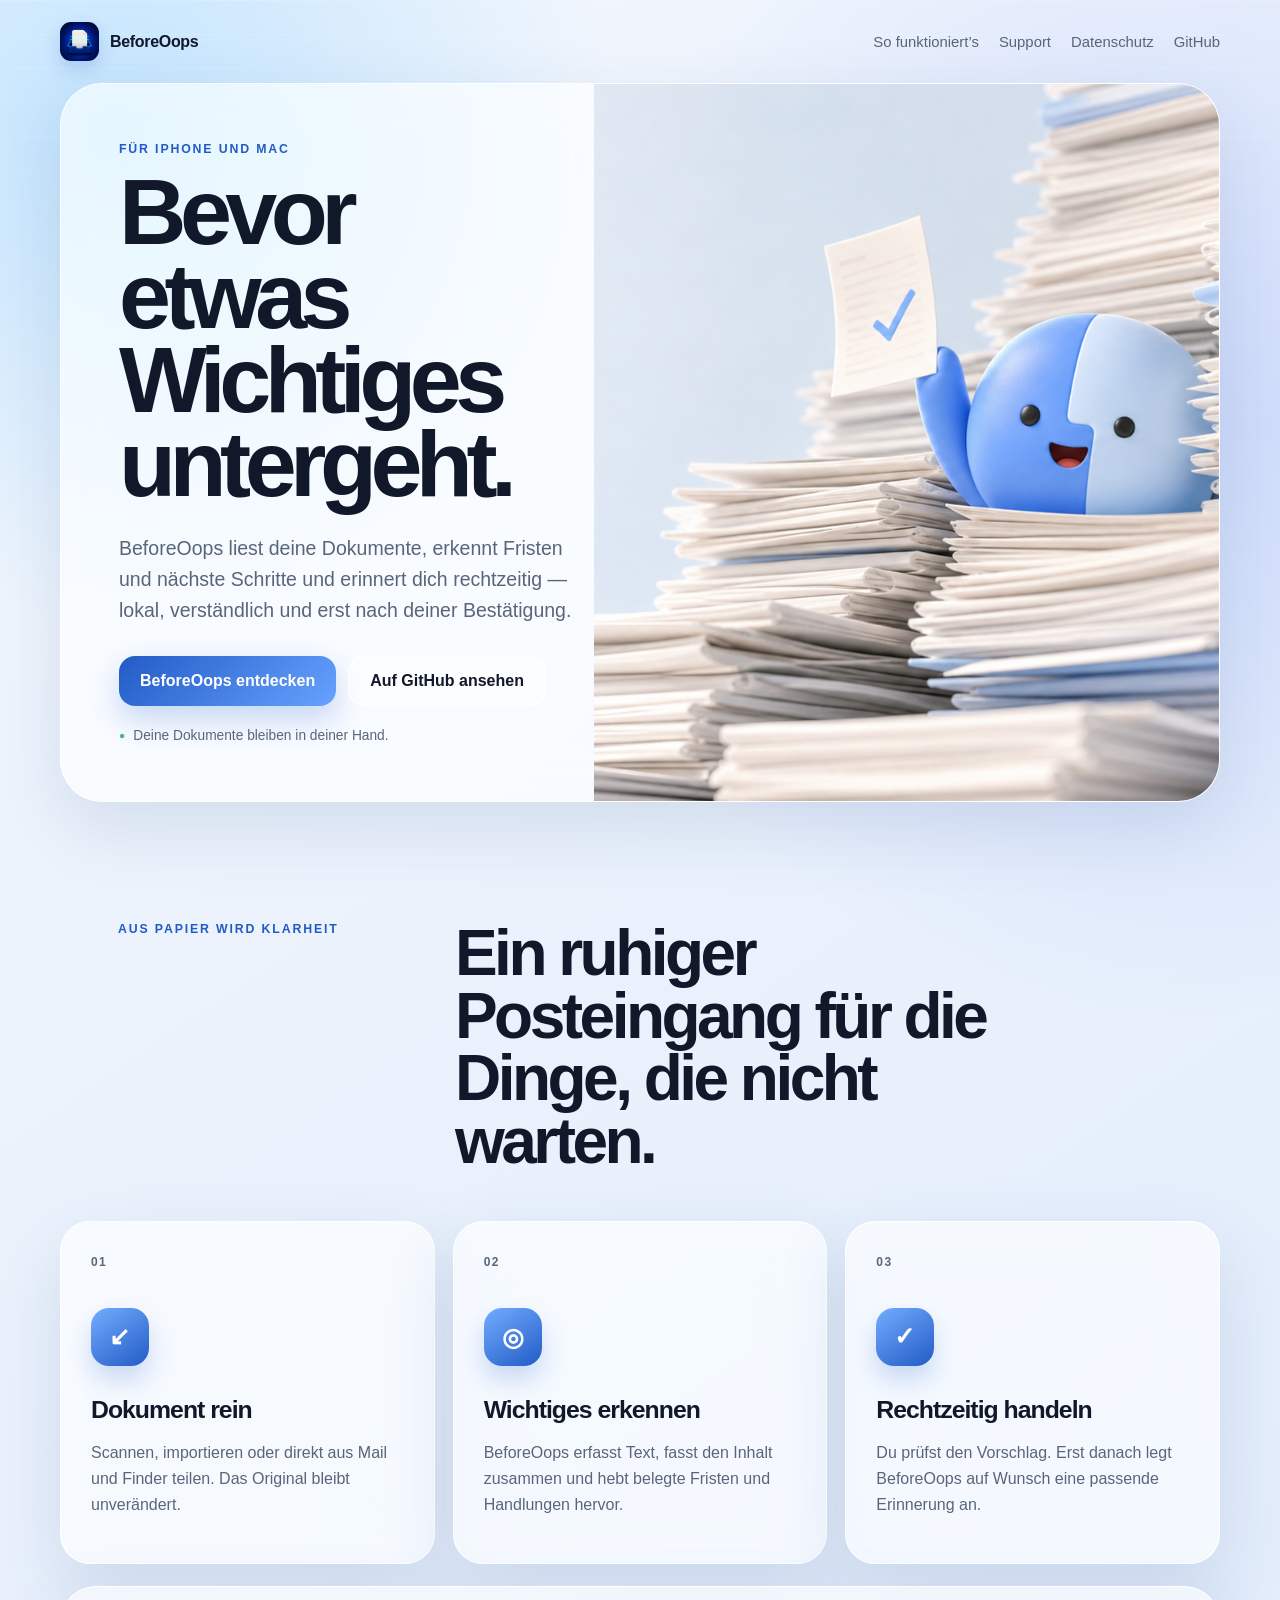
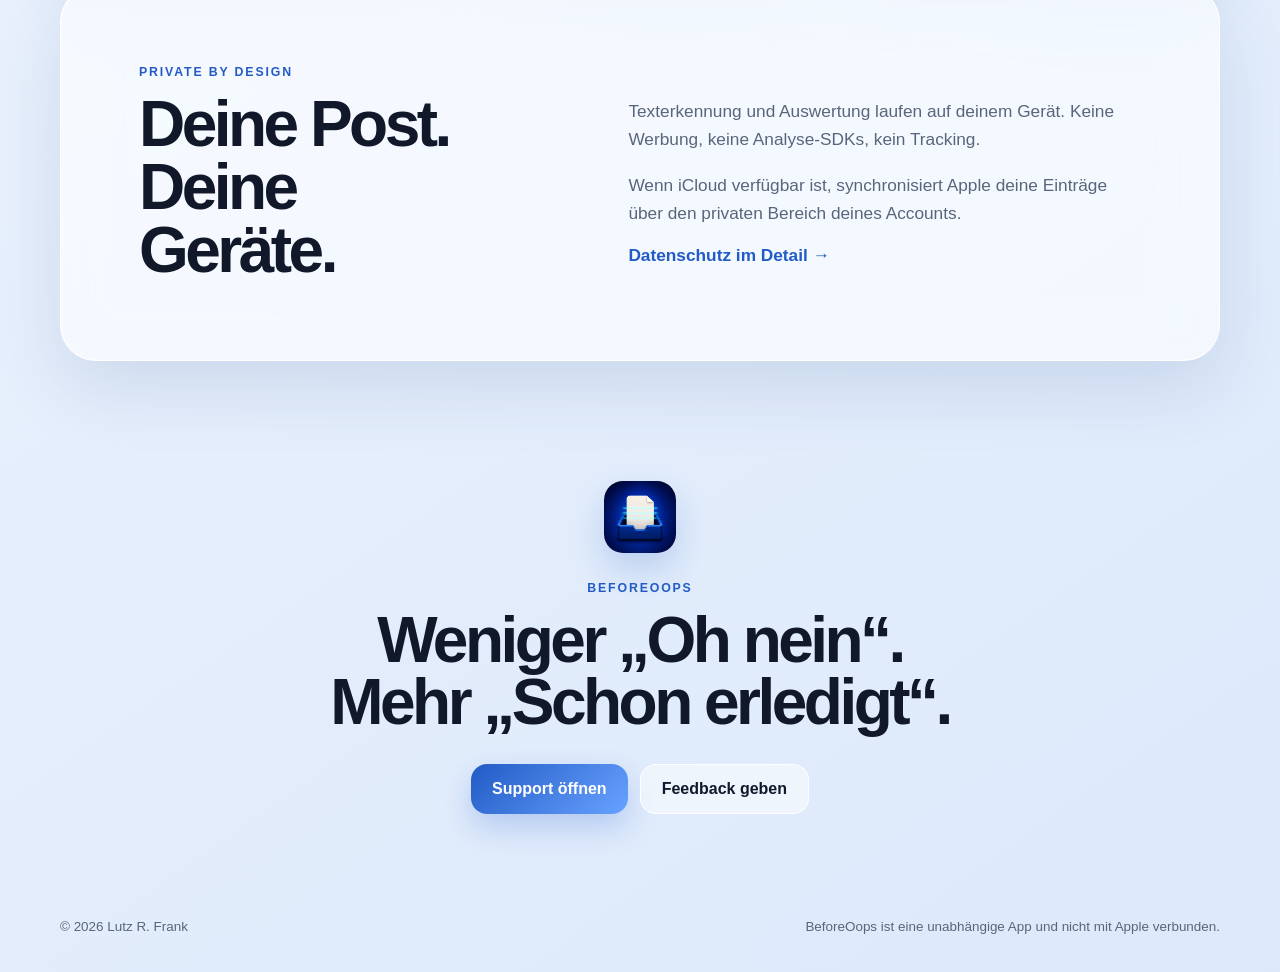
==== docs/index.html @ ac412be7 "Add BeforeOops GitHub Pages site" ====
<!doctype html>
<html lang="de">
<head>
  <meta charset="utf-8">
  <meta name="viewport" content="width=device-width, initial-scale=1">
  <meta name="description" content="BeforeOops prüft Dokumente lokal, erkennt Fristen und erinnert dich, bevor etwas Wichtiges untergeht.">
  <meta name="theme-color" content="#edf4ff">
  <meta property="og:title" content="BeforeOops — Bevor etwas Wichtiges untergeht.">
  <meta property="og:description" content="Dokumente prüfen, Fristen erkennen und rechtzeitig handeln — privat auf deinen Apple-Geräten.">
  <meta property="og:url" content="https://lutzrfrank.github.io/BeforeOops/">
  <meta property="og:image" content="https://lutzrfrank.github.io/BeforeOops/assets/lil-finder-guy-documents.png">
  <meta property="og:type" content="website">
  <title>BeforeOops — Bevor etwas Wichtiges untergeht</title>
  <link rel="canonical" href="https://lutzrfrank.github.io/BeforeOops/">
  <link rel="icon" href="assets/icon.png">
  <link rel="stylesheet" href="styles.css">
</head>
<body>
  <div class="page-glow" aria-hidden="true"></div>
  <div class="shell">
    <nav aria-label="Hauptnavigation">
      <a class="brand" href="index.html">
        <img src="assets/icon.png" alt="">
        <span>BeforeOops</span>
      </a>
      <div class="nav-links">
        <a href="#so-funktionierts">So funktioniert’s</a>
        <a href="support.html">Support</a>
        <a href="privacy.html">Datenschutz</a>
        <a href="https://github.com/LutzRFrank/BeforeOops">GitHub</a>
      </div>
    </nav>

    <main>
      <section class="hero glass">
        <div class="hero-copy">
          <p class="eyebrow">Für iPhone und Mac</p>
          <h1>Bevor etwas Wichtiges untergeht.</h1>
          <p class="lead">
            BeforeOops liest deine Dokumente, erkennt Fristen und nächste Schritte
            und erinnert dich rechtzeitig — lokal, verständlich und erst nach deiner Bestätigung.
          </p>
          <div class="actions">
            <a class="button" href="#so-funktionierts">BeforeOops entdecken</a>
            <a class="button secondary" href="https://github.com/LutzRFrank/BeforeOops">Auf GitHub ansehen</a>
          </div>
          <p class="privacy-note"><span aria-hidden="true">●</span> Deine Dokumente bleiben in deiner Hand.</p>
        </div>
        <figure class="hero-art">
          <img
            src="assets/lil-finder-guy-documents.png"
            alt="Lil’ Finder Guy taucht mit einem gefundenen Dokument zwischen hohen Papierstapeln auf."
          >
        </figure>
      </section>

      <section class="intro" id="so-funktionierts">
        <p class="eyebrow">Aus Papier wird Klarheit</p>
        <h2>Ein ruhiger Posteingang für die Dinge, die nicht warten.</h2>
      </section>

      <section class="steps" aria-label="So funktioniert BeforeOops">
        <article class="step glass">
          <span class="step-number">01</span>
          <div class="step-icon" aria-hidden="true">↙</div>
          <h3>Dokument rein</h3>
          <p>Scannen, importieren oder direkt aus Mail und Finder teilen. Das Original bleibt unverändert.</p>
        </article>
        <article class="step glass">
          <span class="step-number">02</span>
          <div class="step-icon" aria-hidden="true">◎</div>
          <h3>Wichtiges erkennen</h3>
          <p>BeforeOops erfasst Text, fasst den Inhalt zusammen und hebt belegte Fristen und Handlungen hervor.</p>
        </article>
        <article class="step glass">
          <span class="step-number">03</span>
          <div class="step-icon" aria-hidden="true">✓</div>
          <h3>Rechtzeitig handeln</h3>
          <p>Du prüfst den Vorschlag. Erst danach legt BeforeOops auf Wunsch eine passende Erinnerung an.</p>
        </article>
      </section>

      <section class="privacy glass">
        <div>
          <p class="eyebrow">Private by design</p>
          <h2>Deine Post. Deine Geräte.</h2>
        </div>
        <div class="privacy-copy">
          <p>Texterkennung und Auswertung laufen auf deinem Gerät. Keine Werbung, keine Analyse-SDKs, kein Tracking.</p>
          <p>Wenn iCloud verfügbar ist, synchronisiert Apple deine Einträge über den privaten Bereich deines Accounts.</p>
          <a href="privacy.html">Datenschutz im Detail →</a>
        </div>
      </section>

      <section class="closing">
        <img src="assets/icon.png" alt="" class="closing-icon">
        <p class="eyebrow">BeforeOops</p>
        <h2>Weniger „Oh nein“.<br>Mehr „Schon erledigt“.</h2>
        <div class="actions centered">
          <a class="button" href="support.html">Support öffnen</a>
          <a class="button secondary" href="https://github.com/LutzRFrank/BeforeOops/issues/new">Feedback geben</a>
        </div>
      </section>
    </main>

    <footer>
      <span>© 2026 Lutz R. Frank</span>
      <span>BeforeOops ist eine unabhängige App und nicht mit Apple verbunden.</span>
    </footer>
  </div>
</body>
</html>
---- docs/styles.css ----
:root {
  color-scheme: light dark;
  --background: #f3f7fd;
  --background-deep: #dce9fb;
  --text: #11182a;
  --muted: #59657a;
  --blue: #3878ee;
  --blue-deep: #225bc5;
  --glass: rgba(255, 255, 255, 0.64);
  --glass-border: rgba(255, 255, 255, 0.9);
  --shadow: 0 26px 70px rgba(50, 83, 139, 0.14);
}

* {
  box-sizing: border-box;
}

html {
  scroll-behavior: smooth;
}

body {
  margin: 0;
  min-height: 100vh;
  overflow-x: hidden;
  font-family: -apple-system, BlinkMacSystemFont, "SF Pro Display", "Segoe UI", sans-serif;
  color: var(--text);
  background:
    radial-gradient(circle at 9% 5%, rgba(121, 200, 255, 0.4), transparent 31rem),
    radial-gradient(circle at 92% 16%, rgba(82, 120, 244, 0.2), transparent 38rem),
    linear-gradient(145deg, var(--background), var(--background-deep));
}

body::before {
  position: fixed;
  inset: 0;
  z-index: -1;
  content: "";
  opacity: 0.28;
  background-image: linear-gradient(rgba(255, 255, 255, 0.55) 1px, transparent 1px);
  background-size: 100% 34px;
  pointer-events: none;
  mask-image: linear-gradient(to bottom, black, transparent 70%);
}

a {
  color: inherit;
}

.shell {
  width: min(1160px, calc(100% - 32px));
  margin: 0 auto;
}

nav {
  display: flex;
  align-items: center;
  justify-content: space-between;
  padding: 22px 0;
}

.brand {
  display: flex;
  align-items: center;
  gap: 11px;
  font-weight: 760;
  letter-spacing: -0.02em;
  text-decoration: none;
}

.brand img {
  width: 39px;
  height: 39px;
  border-radius: 11px;
  box-shadow: 0 8px 18px rgba(47, 100, 200, 0.2);
}

.nav-links {
  display: flex;
  gap: 20px;
  font-size: 0.93rem;
}

.nav-links a {
  color: var(--muted);
  text-decoration: none;
}

.nav-links a:hover,
.nav-links a:focus-visible {
  color: var(--text);
}

.glass {
  border: 1px solid var(--glass-border);
  background: var(--glass);
  box-shadow: var(--shadow);
  -webkit-backdrop-filter: blur(26px) saturate(140%);
  backdrop-filter: blur(26px) saturate(140%);
}

.hero {
  display: grid;
  grid-template-columns: 0.92fr 1.08fr;
  align-items: center;
  min-height: 650px;
  border-radius: 42px;
  overflow: hidden;
}

.hero-copy {
  position: relative;
  z-index: 2;
  padding: 58px 0 58px 58px;
}

.eyebrow {
  margin: 0 0 14px;
  color: var(--blue-deep);
  font-size: 0.77rem;
  font-weight: 780;
  letter-spacing: 0.15em;
  text-transform: uppercase;
}

h1 {
  max-width: 10ch;
  margin: 0;
  font-size: clamp(3.35rem, 7.3vw, 6.7rem);
  line-height: 0.9;
  letter-spacing: -0.07em;
}

h2 {
  margin: 0;
  font-size: clamp(2.3rem, 5vw, 4.6rem);
  line-height: 0.98;
  letter-spacing: -0.055em;
}

.lead {
  max-width: 36rem;
  margin: 27px 0 0;
  color: var(--muted);
  font-size: clamp(1.05rem, 1.8vw, 1.22rem);
  line-height: 1.58;
}

.actions {
  display: flex;
  flex-wrap: wrap;
  gap: 12px;
  margin-top: 30px;
}

.button {
  display: inline-flex;
  align-items: center;
  justify-content: center;
  min-height: 50px;
  padding: 0 21px;
  border-radius: 16px;
  color: white;
  background: linear-gradient(135deg, var(--blue-deep), #68a2ff);
  box-shadow: 0 13px 30px rgba(47, 103, 215, 0.25);
  font-weight: 700;
  text-decoration: none;
  transition: transform 180ms ease, box-shadow 180ms ease;
}

.button:hover,
.button:focus-visible {
  transform: translateY(-2px);
  box-shadow: 0 17px 34px rgba(47, 103, 215, 0.32);
}

.button.secondary {
  color: var(--text);
  border: 1px solid var(--glass-border);
  background: rgba(255, 255, 255, 0.48);
  box-shadow: none;
}

.privacy-note {
  display: flex;
  align-items: center;
  gap: 8px;
  margin: 22px 0 0;
  color: var(--muted);
  font-size: 0.86rem;
}

.privacy-note span {
  color: #4bb58a;
  font-size: 0.65rem;
}

.hero-art {
  align-self: stretch;
  min-width: 0;
  margin: 0;
  overflow: hidden;
}

.hero-art img {
  width: 100%;
  height: 100%;
  object-fit: cover;
  object-position: 54% center;
  transform: scale(1.06);
  transition: transform 1.2s cubic-bezier(.2,.75,.25,1);
}

.hero:hover .hero-art img {
  transform: scale(1.1) translateY(9px);
}

.intro {
  display: grid;
  grid-template-columns: 0.42fr 1fr;
  gap: 40px;
  align-items: start;
  padding: 120px 5% 48px;
}

.intro h2 {
  max-width: 15ch;
}

.steps {
  display: grid;
  grid-template-columns: repeat(3, 1fr);
  gap: 18px;
}

.step {
  position: relative;
  min-height: 330px;
  padding: 30px;
  border-radius: 30px;
}

.step-number {
  color: var(--muted);
  font-size: 0.75rem;
  font-weight: 720;
  letter-spacing: 0.12em;
}

.step-icon {
  display: grid;
  width: 58px;
  height: 58px;
  place-items: center;
  margin: 38px 0 30px;
  border-radius: 18px;
  color: white;
  background: linear-gradient(145deg, #73adff, var(--blue-deep));
  box-shadow: 0 14px 24px rgba(44, 101, 205, 0.22);
  font-size: 1.55rem;
  font-weight: 750;
}

.step h3 {
  margin: 0 0 10px;
  font-size: 1.55rem;
  letter-spacing: -0.04em;
}

.step p,
.privacy-copy p,
.document p,
.document li {
  color: var(--muted);
  line-height: 1.62;
}

.privacy {
  display: grid;
  grid-template-columns: 0.9fr 1.1fr;
  gap: 70px;
  align-items: center;
  margin: 22px 0 0;
  padding: clamp(34px, 7vw, 78px);
  border-radius: 36px;
}

.privacy h2 {
  max-width: 9ch;
}

.privacy-copy {
  font-size: 1.08rem;
}

.privacy-copy a,
.document a {
  color: var(--blue-deep);
  font-weight: 720;
  text-decoration: none;
}

.closing {
  padding: 120px 20px 105px;
  text-align: center;
}

.closing-icon {
  width: 72px;
  height: 72px;
  margin-bottom: 24px;
  border-radius: 19px;
  box-shadow: 0 16px 34px rgba(47, 100, 200, 0.22);
}

.closing h2 {
  margin: 0 auto;
}

.centered {
  justify-content: center;
}

.document {
  max-width: 850px;
  margin: 24px auto 80px;
  padding: clamp(30px, 6vw, 66px);
  border-radius: 38px;
}

.document h1 {
  max-width: none;
  font-size: clamp(2.8rem, 7vw, 5rem);
  line-height: 0.96;
}

.document h2 {
  margin-top: 40px;
  font-size: 1.55rem;
  letter-spacing: -0.035em;
}

.document strong {
  color: var(--text);
}

footer {
  display: flex;
  justify-content: space-between;
  gap: 24px;
  padding: 0 0 38px;
  color: var(--muted);
  font-size: 0.84rem;
}

@media (prefers-color-scheme: dark) {
  :root {
    --background: #080d19;
    --background-deep: #142039;
    --text: #f7f9ff;
    --muted: #b7c1d5;
    --blue-deep: #82b4ff;
    --glass: rgba(17, 29, 53, 0.66);
    --glass-border: rgba(180, 211, 255, 0.17);
    --shadow: 0 30px 75px rgba(0, 0, 0, 0.32);
  }

  .button.secondary {
    background: rgba(116, 160, 235, 0.1);
  }

  .hero-art img {
    filter: brightness(0.82) saturate(0.9);
  }
}

@media (max-width: 850px) {
  .nav-links a:first-child {
    display: none;
  }

  .hero {
    grid-template-columns: 1fr;
  }

  .hero-copy {
    padding: 46px 34px 20px;
  }

  .hero-art {
    min-height: 410px;
  }

  .hero-art img {
    object-position: 60% center;
  }

  .steps {
    grid-template-columns: 1fr;
  }

  .step {
    min-height: 0;
  }

  .intro,
  .privacy {
    grid-template-columns: 1fr;
  }
}

@media (max-width: 620px) {
  .shell {
    width: min(100% - 20px, 1160px);
  }

  nav {
    align-items: flex-start;
  }

  .nav-links {
    gap: 12px;
    padding-top: 10px;
    font-size: 0.8rem;
  }

  .nav-links a:nth-child(3) {
    display: none;
  }

  .hero {
    min-height: 0;
    border-radius: 30px;
  }

  .hero-copy {
    padding: 38px 24px 14px;
  }

  h1 {
    font-size: clamp(3.1rem, 16vw, 4.8rem);
  }

  .hero-art {
    min-height: 310px;
  }

  .intro {
    padding: 84px 16px 38px;
  }

  .privacy {
    gap: 24px;
  }

  footer {
    flex-direction: column;
    text-align: center;
  }
}

@media (prefers-reduced-motion: reduce) {
  html {
    scroll-behavior: auto;
  }

  *,
  *::before,
  *::after {
    scroll-behavior: auto !important;
    transition-duration: 0.01ms !important;
  }
}
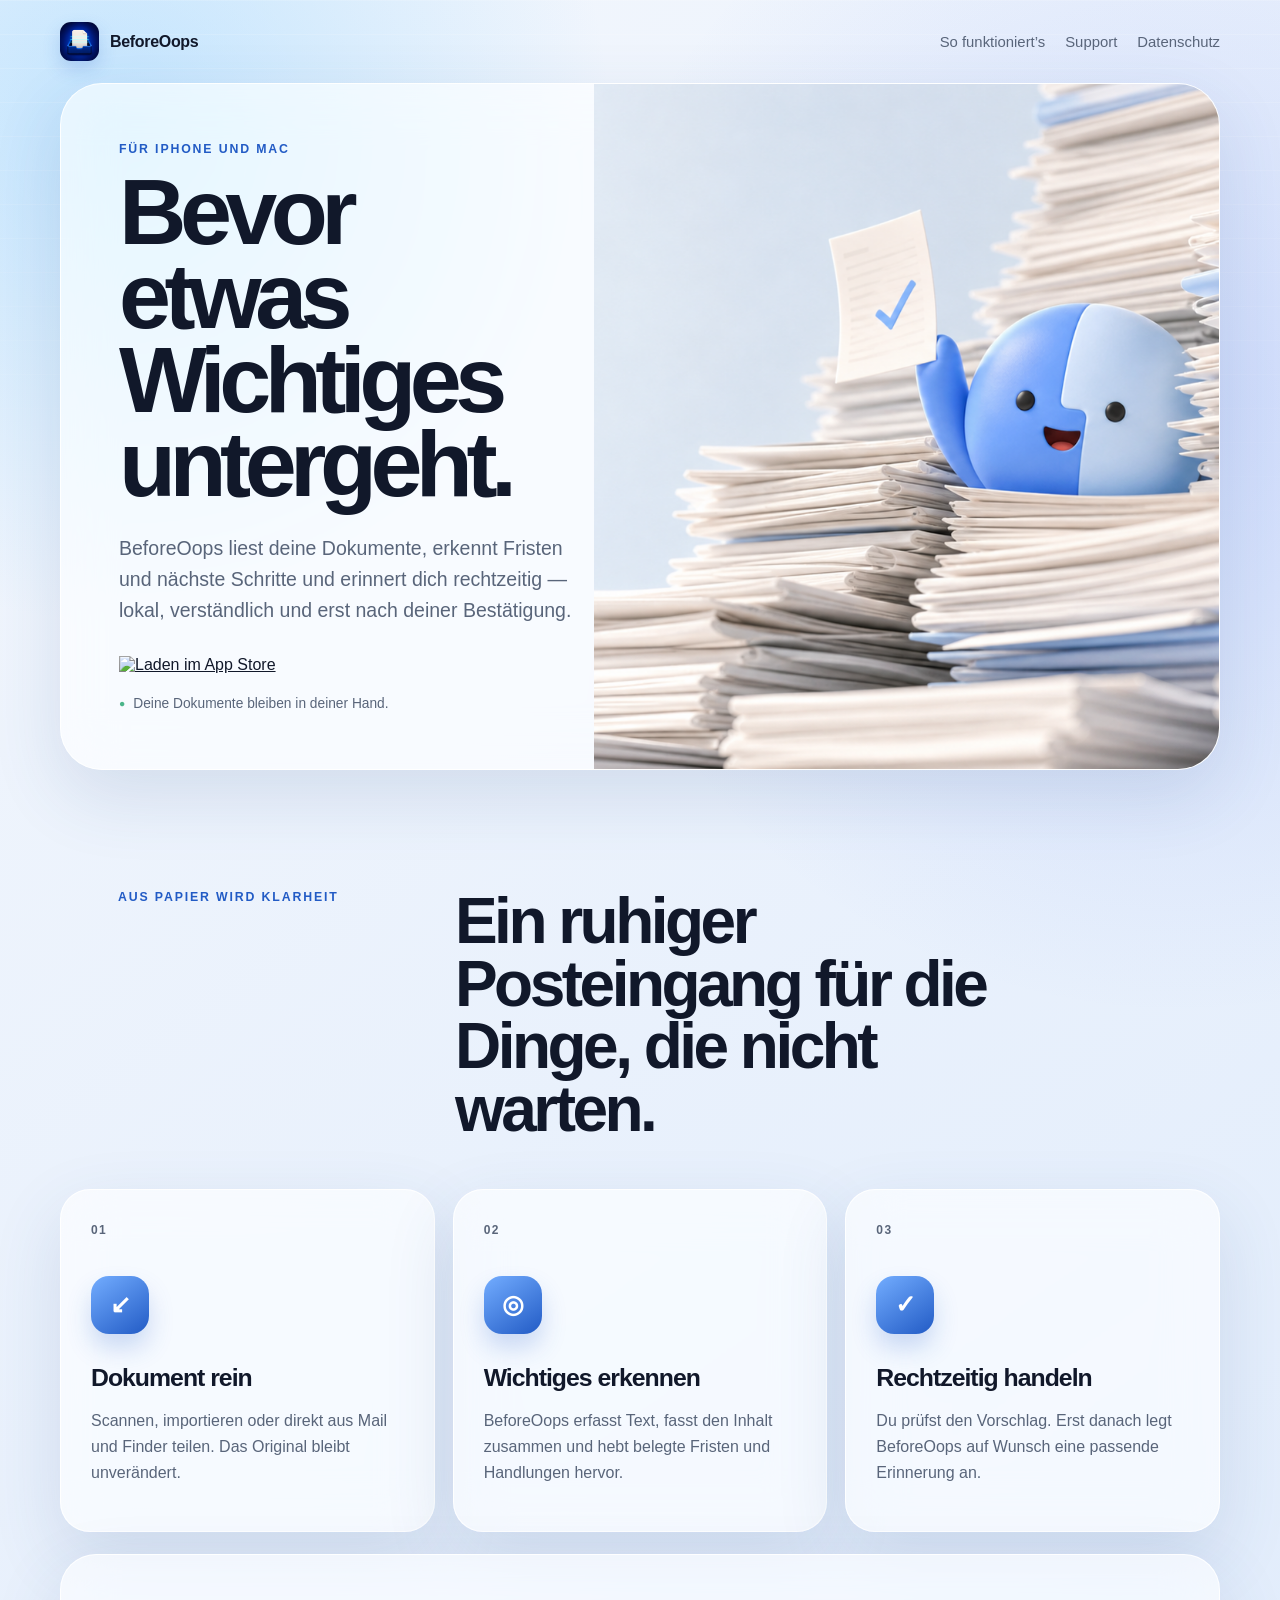
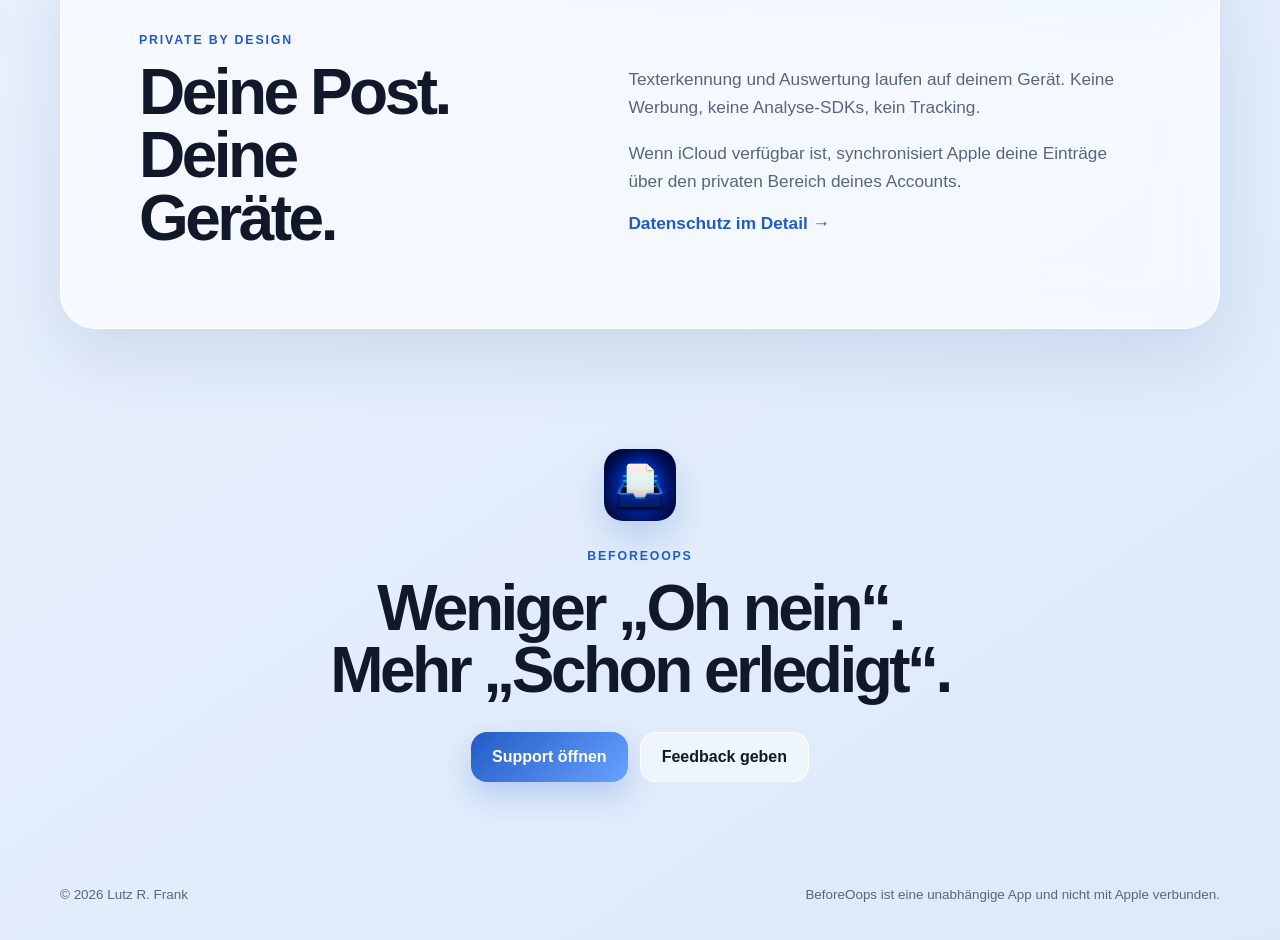
==== commit 06c74006: "Update BeforeOops App Store links" ====
--- a/docs/index.html
+++ b/docs/index.html
@@ -27,7 +27,6 @@
         <a href="#so-funktionierts">So funktioniert’s</a>
         <a href="support.html">Support</a>
         <a href="privacy.html">Datenschutz</a>
-        <a href="https://github.com/LutzRFrank/BeforeOops">GitHub</a>
       </div>
     </nav>
 
@@ -41,8 +40,16 @@
             und erinnert dich rechtzeitig — lokal, verständlich und erst nach deiner Bestätigung.
           </p>
           <div class="actions">
-            <a class="button" href="#so-funktionierts">BeforeOops entdecken</a>
-            <a class="button secondary" href="https://github.com/LutzRFrank/BeforeOops">Auf GitHub ansehen</a>
+            <a
+              class="app-store-badge"
+              href="https://apps.apple.com/de/app/beforeoops/id6793012031"
+              aria-label="BeforeOops im App Store laden"
+            >
+              <img
+                src="https://tools.applemediaservices.com/api/badges/download-on-the-app-store/black/de-de?size=250x83"
+                alt="Laden im App Store"
+              >
+            </a>
           </div>
           <p class="privacy-note"><span aria-hidden="true">●</span> Deine Dokumente bleiben in deiner Hand.</p>
         </div>
@@ -98,7 +105,7 @@
         <h2>Weniger „Oh nein“.<br>Mehr „Schon erledigt“.</h2>
         <div class="actions centered">
           <a class="button" href="support.html">Support öffnen</a>
-          <a class="button secondary" href="https://github.com/LutzRFrank/BeforeOops/issues/new">Feedback geben</a>
+          <a class="button secondary" href="mailto:mac@applem1.de?subject=BeforeOops%20Feedback">Feedback geben</a>
         </div>
       </section>
     </main>
--- a/docs/styles.css
+++ b/docs/styles.css
@@ -168,10 +168,29 @@
   transition: transform 180ms ease, box-shadow 180ms ease;
 }
 
+.app-store-badge {
+  display: inline-flex;
+  border-radius: 10px;
+  transition: transform 180ms ease, box-shadow 180ms ease;
+}
+
+.app-store-badge img {
+  display: block;
+  width: 188px;
+  height: auto;
+}
+
 .button:hover,
-.button:focus-visible {
+.button:focus-visible,
+.app-store-badge:hover,
+.app-store-badge:focus-visible {
   transform: translateY(-2px);
   box-shadow: 0 17px 34px rgba(47, 103, 215, 0.32);
+}
+
+.app-store-badge:hover,
+.app-store-badge:focus-visible {
+  box-shadow: 0 17px 34px rgba(18, 25, 40, 0.3);
 }
 
 .button.secondary {
